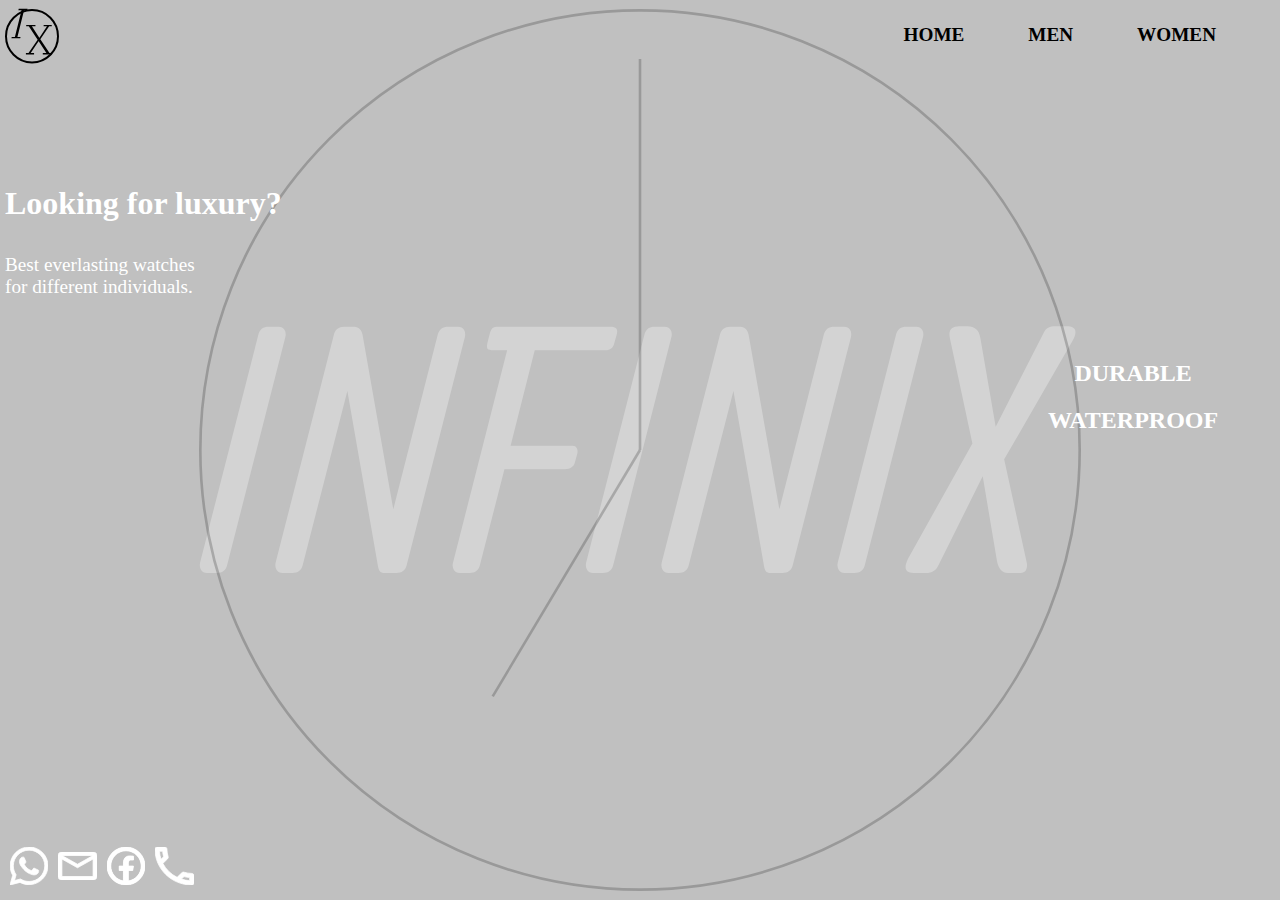
==== index.html @ 35433932 "2 templates done without animation" ====
<!DOCTYPE html>
<html>
    <head>
        <meta name="viewport" content="">
        <link rel="stylesheet" href="main.css">
    </head>
    <body>
        <header>
            <figure><img src="images/logo.svg" id="icon1"></figure>
            <nav>
                <a href="home.html" class="sp">HOME</a>
                <a href="men.html" class="sp">MEN</a>
                <a href="women.html" class="sp">WOMEN</a>
            </nav>
        </header>
        <section>
            <div id="lft">
                <h3 class="ug white">Looking for luxury?</h3>
                <p class="white">Best everlasting watches<br> for different individuals.</p>
            </div>

            <div align="center" id="asp">
                <h2 class="flick white">DURABLE</h2>
                <h2 class="flick white">WATERPROOF</h2>
                <h2 class="flick white">RUST-PROOF</h2>
                <h2 class="flick white"> LONG-BATTERY-LIFE</h2>
            </div>
        </section>
        <footer>
            <a href=""><img src="images/wa-icon.svg" id="icon"></a>
            <a href=""><img src="images/email-icon.svg" id="icon"></a>
            <a href=""><img src="images/fb-icon.svg" id="icon"></a>
            <a href=""><img src="images/phone-icon.svg" id="icon"></a>
        </footer>
    </body>
</html>
---- main.css ----
body{
    overflow-x: hidden;
    background-color: #C0C0C0;
    padding: 0px;
    margin: 0%;
    height: 100vh;
    width: 100vw;
    
}

header{
    display: flex;
    align-items: center;
    width: 100vw;
    justify-content: space-between;
}

figure{
    display: flex;
    margin: 0%;
}

a{
    text-decoration: none;
    font-weight: 700;
    font-size: larger;
    color: black;
}

.white{
    color: white;
}


@media screen and (orientation: landscape) {
    body{
        background-image: url(bg/ticker.svg), url('bg/INFINIX.svg');
        background-size: 98vh;
        background-repeat: no-repeat;
        background-position: center, center;
        
    }
    
    nav{
        width: 50vw;
        display: flex;
        position: relative;
        right: 0px;
        justify-content: end;
    }

    .sp{
       margin-right: 5vw; 
    }

    #lft{
        transform: translate(5px, 50%);
    }

    #asp{
        position: relative;
        transform: translateY(300%);
        left: 0px;
         height: 10vh;
         margin-right: 20px;
         overflow-y: hidden;
    }

    .flick{
        animation: flick 8s infinite;
       
    }

    @keyframes flick {
        0%{
            transform: translateY(0%);
        }
        12.5%{
            transform: translateY(0%);
        }
        25%{
            transform: translateY(-180%);
        }
        37.5%{
            transform: translateY(-180%);
        }
        50%{
            transform: translateY(-360%);
        }
        62.5%{
            transform: translateY(-360%);
        }
        75%{
            transform: translateY(-540%);
        }
        87.5%{
            transform: translateY(-540%);
        }
        100%{
            transform: translateY(0%);
        }
    }

    section{
        display: flex;
    }

    .ug{
        font-size: 2.5vw;
    }

    p{
        font-size: larger;
    }

    footer{
        bottom: 10px;
        left: 10px;
        display: flex;
        position: absolute;
        align-items: center;
        gap: 10px;
    }

    #icon{
        width: 3vw;
    }

    section{
        display: flex;
        justify-content: space-between;
        width: 100vw;
    }

    
#icon1{
    width: 50%;
    position: relative;
    top: -5px;
    left: 5px;
    margin: 0%;
    
}
}
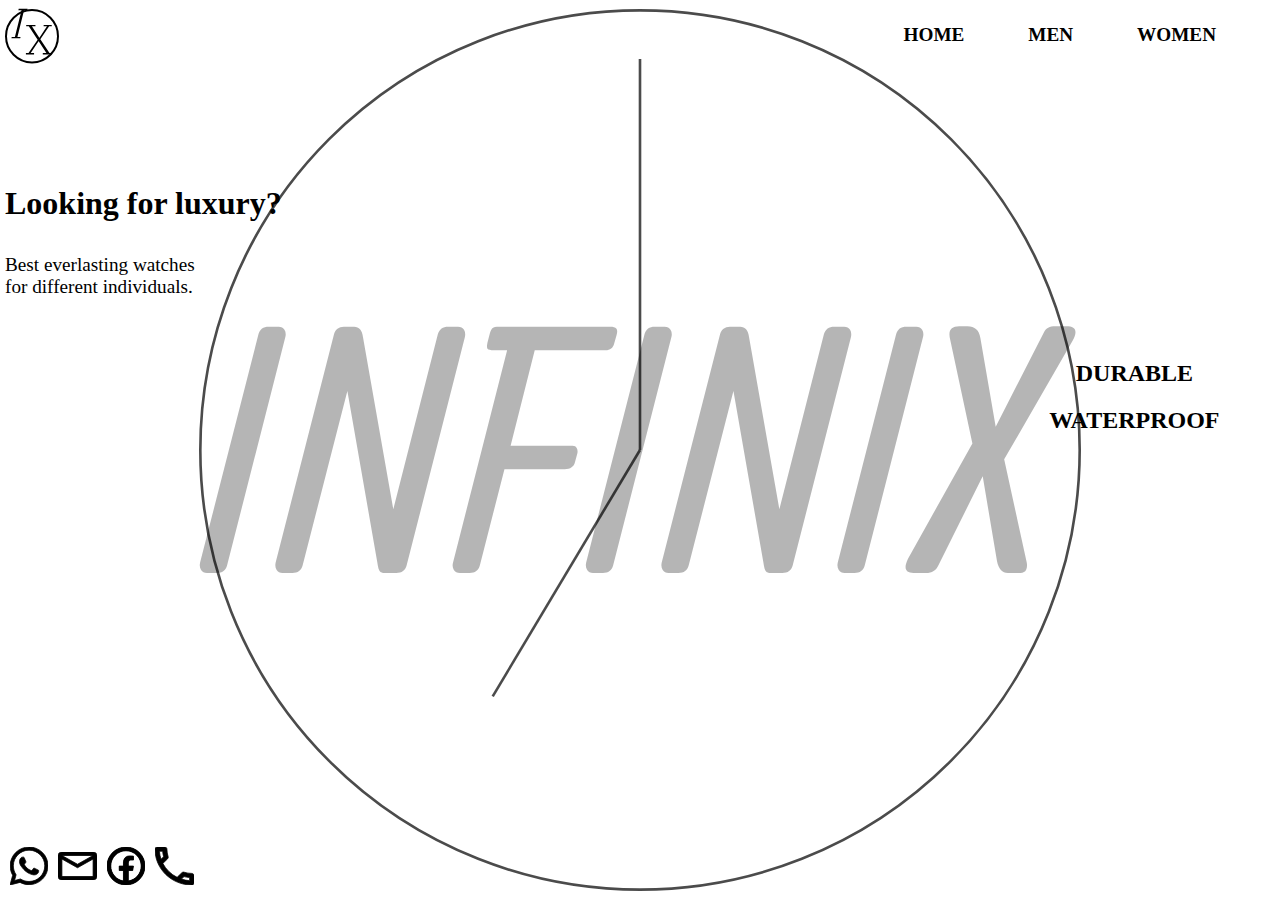
==== commit c16d6ac0: "working on women page?" ====
--- a/index.html
+++ b/index.html
@@ -23,7 +23,7 @@
                 <h2 class="flick white">DURABLE</h2>
                 <h2 class="flick white">WATERPROOF</h2>
                 <h2 class="flick white">RUST-PROOF</h2>
-                <h2 class="flick white"> LONG-BATTERY-LIFE</h2>
+                <h2 class="flick white"> LONG BATTERY LIFE</h2>
             </div>
         </section>
         <footer>
--- a/main.css
+++ b/main.css
@@ -1,6 +1,6 @@
 body{
     overflow-x: hidden;
-    background-color: #C0C0C0;
+    background-color: #FFFFFF;
     padding: 0px;
     margin: 0%;
     height: 100vh;
@@ -28,7 +28,7 @@
 }
 
 .white{
-    color: white;
+    color: black;
 }
 
 
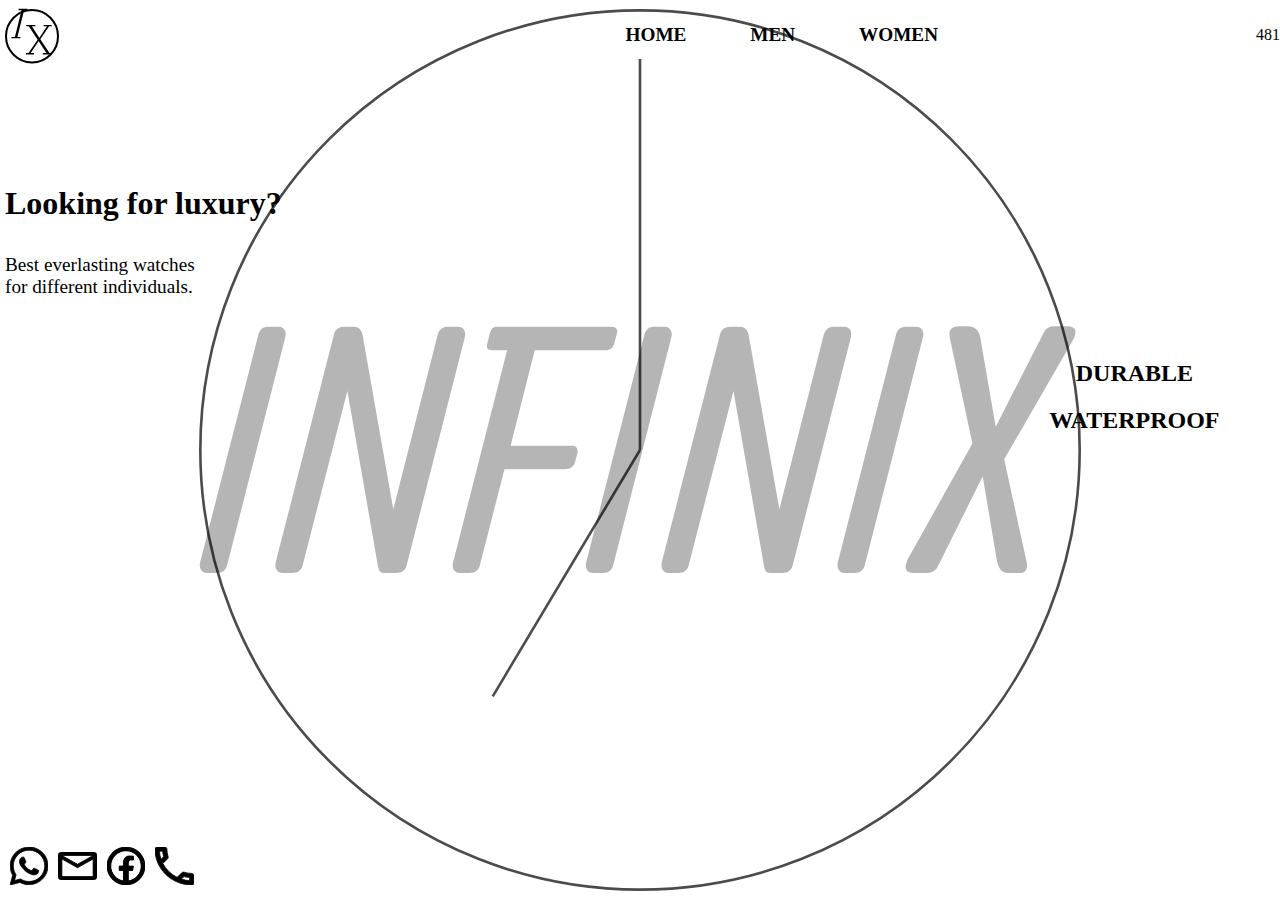
==== commit d4b95ae7: "both pages updated" ====
--- a/index.html
+++ b/index.html
@@ -11,7 +11,7 @@
                 <a href="home.html" class="sp">HOME</a>
                 <a href="men.html" class="sp">MEN</a>
                 <a href="women.html" class="sp">WOMEN</a>
-            </nav>
+            </nav>481
         </header>
         <section>
             <div id="lft">
--- a/main.css
+++ b/main.css
@@ -5,7 +5,6 @@
     margin: 0%;
     height: 100vh;
     width: 100vw;
-    
 }
 
 header{
@@ -68,7 +67,6 @@
 
     .flick{
         animation: flick 8s infinite;
-       
     }
 
     @keyframes flick {
@@ -132,13 +130,11 @@
         width: 100vw;
     }
 
-    
 #icon1{
     width: 50%;
     position: relative;
     top: -5px;
     left: 5px;
     margin: 0%;
-    
 }
 }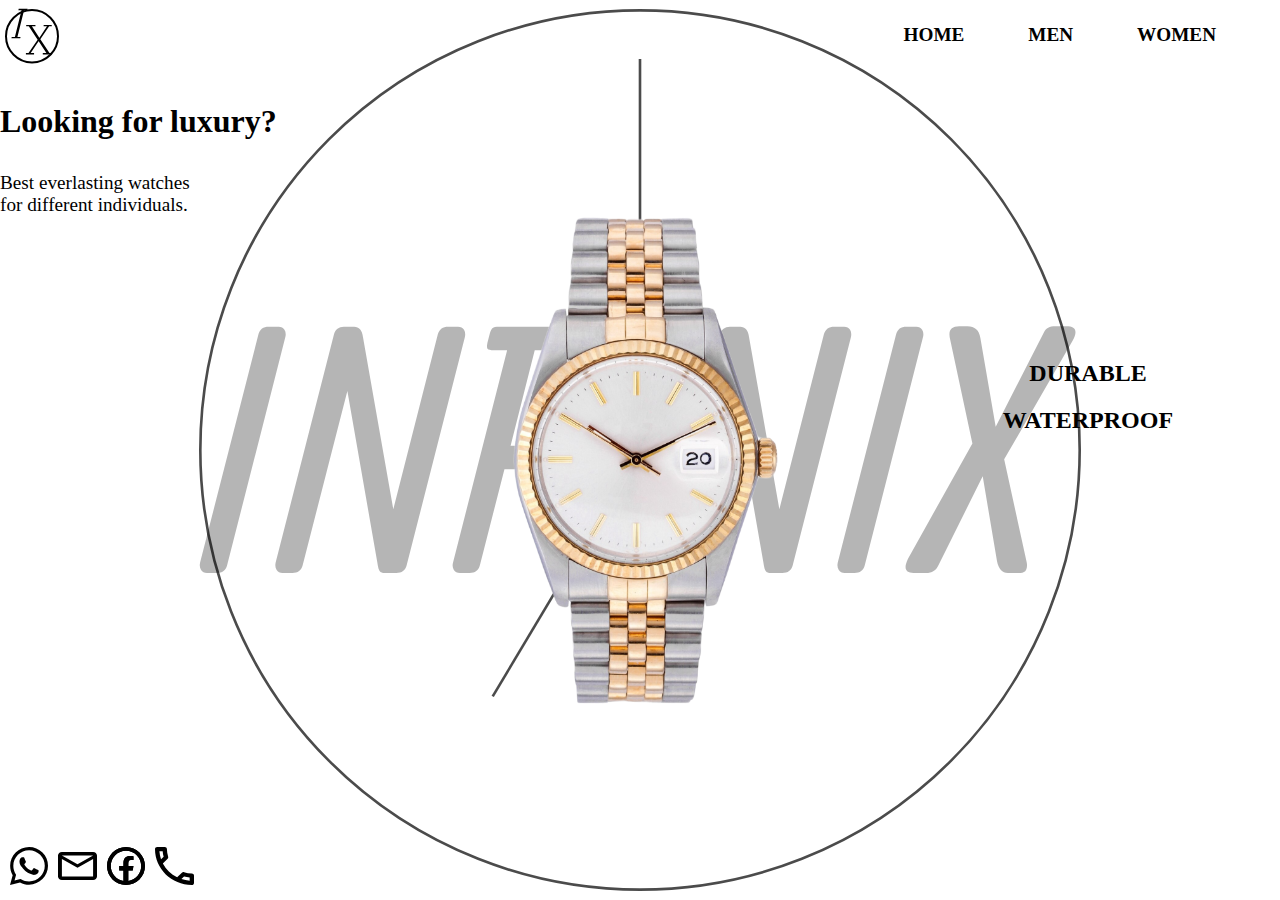
==== commit c460d5c5: "carousels have to be embedded" ====
--- a/index.html
+++ b/index.html
@@ -11,7 +11,7 @@
                 <a href="home.html" class="sp">HOME</a>
                 <a href="men.html" class="sp">MEN</a>
                 <a href="women.html" class="sp">WOMEN</a>
-            </nav>481
+            </nav>
         </header>
         <section>
             <div id="lft">
@@ -19,11 +19,14 @@
                 <p class="white">Best everlasting watches<br> for different individuals.</p>
             </div>
 
+            <div class="entrance">
+                <img src="images/home.png" id="entrance">
+            </div>
+
             <div align="center" id="asp">
                 <h2 class="flick white">DURABLE</h2>
                 <h2 class="flick white">WATERPROOF</h2>
                 <h2 class="flick white">RUST-PROOF</h2>
-                <h2 class="flick white"> LONG BATTERY LIFE</h2>
             </div>
         </section>
         <footer>
--- a/main.css
+++ b/main.css
@@ -37,7 +37,23 @@
         background-size: 98vh;
         background-repeat: no-repeat;
         background-position: center, center;
+        overflow: hidden;
         
+    }
+
+    .entrance{
+        display: flex;
+        justify-content: center;
+    }
+
+    #entrance{
+        width: 30vw;
+        display: flex;
+        position: absolute;
+        top: 50%;
+        left: 50%;
+        transform: translate(-50%, -50%);
+        animation: slidin 4s ease-in-out;
     }
     
     nav{
@@ -52,17 +68,18 @@
        margin-right: 5vw; 
     }
 
-    #lft{
-        transform: translate(5px, 50%);
+
+    #asp{
+        transform: translate(-10%, 300%);        
+        height: 10vh;
+        width: 25vw;
+        overflow: hidden;
     }
 
-    #asp{
-        position: relative;
-        transform: translateY(300%);
-        left: 0px;
-         height: 10vh;
-         margin-right: 20px;
-         overflow-y: hidden;
+    @keyframes slidin{
+        from{
+            transform: translate(-50%, -250%);
+        }
     }
 
     .flick{
@@ -120,6 +137,18 @@
         gap: 10px;
     }
 
+    #lft{
+       
+        animation: slide 2s ease-in-out;
+    }
+
+    @keyframes slide {
+        from{
+            transform: translateX(-100%);
+            opacity: 0.1;
+        }
+    }
+
     #icon{
         width: 3vw;
     }
